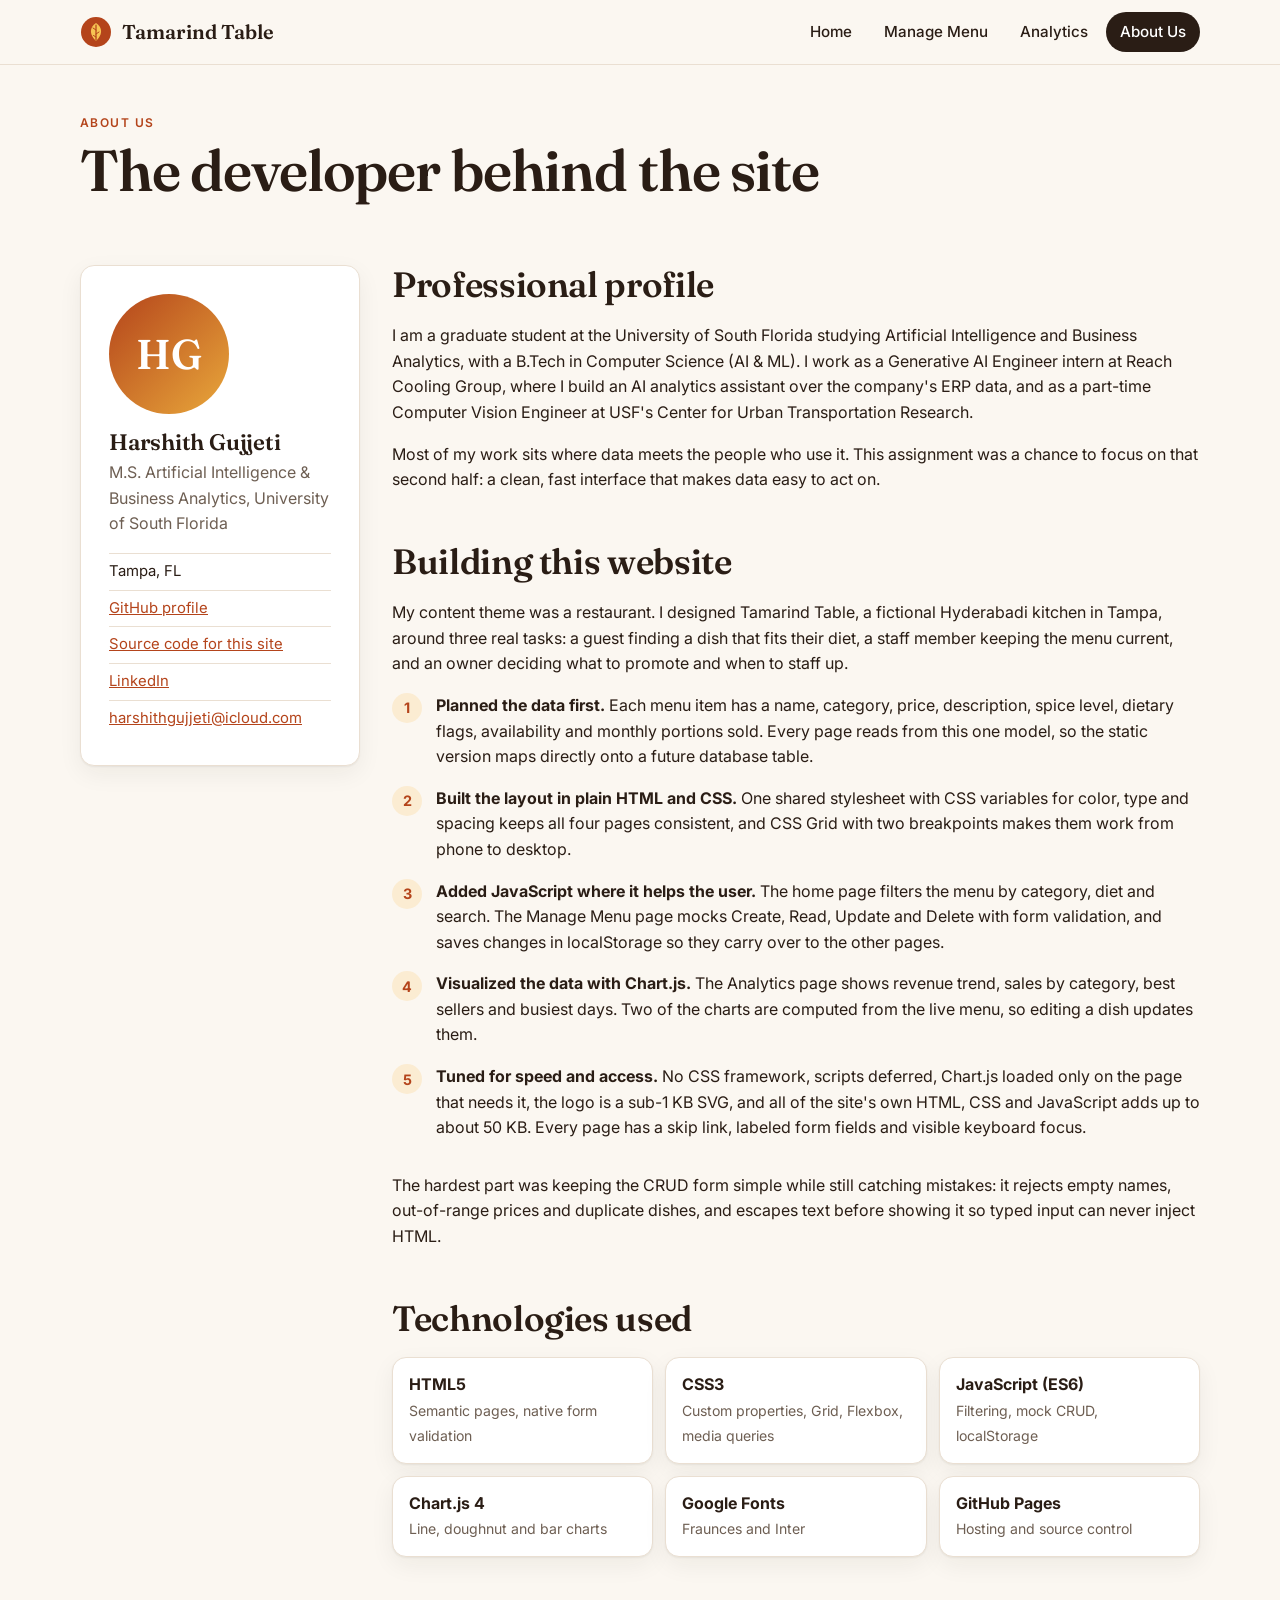
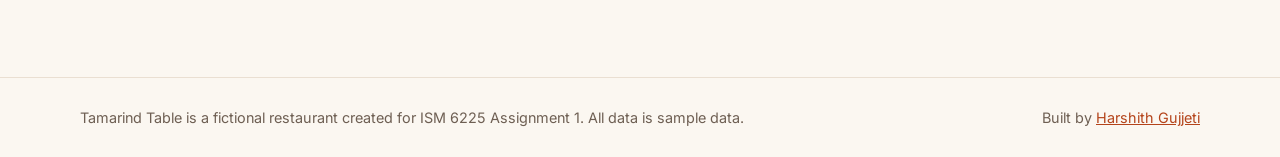
==== aboutus.html @ 523777c0 "feat: add Tamarind Table restaurant site for Assignment 1 Home with filterable menu, mock CRUD menu " ====
<!DOCTYPE html>
<html lang="en">
<head>
  <meta charset="utf-8">
  <meta name="viewport" content="width=device-width, initial-scale=1">
  <title>About Us | Tamarind Table</title>
  <meta name="description" content="About Harshith Gujjeti, the developer of the Tamarind Table site, and how the site was built.">
  <link rel="icon" href="img/logo.svg" type="image/svg+xml">
  <link rel="preconnect" href="https://fonts.googleapis.com">
  <link rel="preconnect" href="https://fonts.gstatic.com" crossorigin>
  <link rel="stylesheet" href="https://fonts.googleapis.com/css2?family=Fraunces:opsz,wght@9..144,600&family=Inter:wght@400;500;600;700&display=swap">
  <link rel="stylesheet" href="css/main.css">
</head>
<body>
  <a class="skip" href="#main">Skip to content</a>
  <header class="site-header">
    <div class="wrap nav">
      <a class="brand" href="index.html"><img src="img/logo.svg" alt="" width="32" height="32">Tamarind Table</a>
      <button class="nav-toggle" type="button" aria-expanded="false" aria-controls="nav-links">Menu</button>
      <nav id="nav-links" aria-label="Main">
        <ul>
          <li><a href="index.html">Home</a></li>
          <li><a href="managemenu.html">Manage Menu</a></li>
          <li><a href="analytics.html">Analytics</a></li>
          <li><a href="aboutus.html" aria-current="page">About Us</a></li>
        </ul>
      </nav>
    </div>
  </header>

  <main id="main">
    <div class="wrap page-head">
      <p class="eyebrow">About Us</p>
      <h1>The developer behind the site</h1>
    </div>

    <section class="section" style="padding-top:24px">
      <div class="wrap profile">
        <aside class="card profile-card">
          <div class="avatar" aria-hidden="true">HG</div>
          <h2 style="font-size:1.4rem;margin-bottom:4px">Harshith Gujjeti</h2>
          <p class="muted" style="margin:0">M.S. Artificial Intelligence &amp; Business Analytics, University of South Florida</p>
          <ul>
            <li>Tampa, FL</li>
            <li><a href="https://github.com/Harshxth" rel="noopener">GitHub profile</a></li>
            <li><a href="https://github.com/Harshxth/tamarind-table" rel="noopener">Source code for this site</a></li>
            <li><a href="https://www.linkedin.com/in/harshithgujjeti" rel="noopener">LinkedIn</a></li>
            <li><a href="mailto:harshithgujjeti@icloud.com">harshithgujjeti@icloud.com</a></li>
          </ul>
        </aside>

        <div class="prose">
          <h2>Professional profile</h2>
          <p>I am a graduate student at the University of South Florida studying Artificial Intelligence and Business Analytics, with a B.Tech in Computer Science (AI &amp; ML). I work as a Generative AI Engineer intern at Reach Cooling Group, where I build an AI analytics assistant over the company's ERP data, and as a part-time Computer Vision Engineer at USF's Center for Urban Transportation Research.</p>
          <p>Most of my work sits where data meets the people who use it. This assignment was a chance to focus on that second half: a clean, fast interface that makes data easy to act on.</p>

          <h2>Building this website</h2>
          <p>My content theme was a restaurant. I designed Tamarind Table, a fictional Hyderabadi kitchen in Tampa, around three real tasks: a guest finding a dish that fits their diet, a staff member keeping the menu current, and an owner deciding what to promote and when to staff up.</p>
          <ol class="steps">
            <li><b>Planned the data first.</b> Each menu item has a name, category, price, description, spice level, dietary flags, availability and monthly portions sold. Every page reads from this one model, so the static version maps directly onto a future database table.</li>
            <li><b>Built the layout in plain HTML and CSS.</b> One shared stylesheet with CSS variables for color, type and spacing keeps all four pages consistent, and CSS Grid with two breakpoints makes them work from phone to desktop.</li>
            <li><b>Added JavaScript where it helps the user.</b> The home page filters the menu by category, diet and search. The Manage Menu page mocks Create, Read, Update and Delete with form validation, and saves changes in localStorage so they carry over to the other pages.</li>
            <li><b>Visualized the data with Chart.js.</b> The Analytics page shows revenue trend, sales by category, best sellers and busiest days. Two of the charts are computed from the live menu, so editing a dish updates them.</li>
            <li><b>Tuned for speed and access.</b> No CSS framework, scripts deferred, Chart.js loaded only on the page that needs it, the logo is a sub-1 KB SVG, and all of the site's own HTML, CSS and JavaScript adds up to about 50 KB. Every page has a skip link, labeled form fields and visible keyboard focus.</li>
          </ol>
          <p>The hardest part was keeping the CRUD form simple while still catching mistakes: it rejects empty names, out-of-range prices and duplicate dishes, and escapes text before showing it so typed input can never inject HTML.</p>

          <h2>Technologies used</h2>
          <ul class="tech">
            <li class="card"><b>HTML5</b><span>Semantic pages, native form validation</span></li>
            <li class="card"><b>CSS3</b><span>Custom properties, Grid, Flexbox, media queries</span></li>
            <li class="card"><b>JavaScript (ES6)</b><span>Filtering, mock CRUD, localStorage</span></li>
            <li class="card"><b>Chart.js 4</b><span>Line, doughnut and bar charts</span></li>
            <li class="card"><b>Google Fonts</b><span>Fraunces and Inter</span></li>
            <li class="card"><b>GitHub Pages</b><span>Hosting and source control</span></li>
          </ul>
        </div>
      </div>
    </section>
  </main>

  <footer class="site-footer">
    <div class="wrap">
      <span>Tamarind Table is a fictional restaurant created for ISM 6225 Assignment 1. All data is sample data.</span>
      <span>Built by <a href="aboutus.html">Harshith Gujjeti</a></span>
    </div>
  </footer>
  <script src="js/main.js" defer></script>
</body>
</html>
---- css/main.css ----
/* Tamarind Table: one shared stylesheet for every page */
:root {
  --bg: #fbf7f1;
  --surface: #ffffff;
  --ink: #2a1d15;
  --muted: #6e5f53;
  --line: #eadfd2;
  --accent: #b4441b;
  --accent-ink: #8f3412;
  --saffron: #e9a83b;
  --leaf: #3f7d4e;
  --radius: 14px;
  --shadow: 0 1px 2px rgba(42, 29, 21, .06), 0 8px 24px rgba(42, 29, 21, .06);
  --serif: "Fraunces", Georgia, serif;
  --sans: "Inter", system-ui, -apple-system, "Segoe UI", sans-serif;
}

* { box-sizing: border-box; }
html { scroll-behavior: smooth; }
body {
  margin: 0;
  background: var(--bg);
  color: var(--ink);
  font: 16px/1.6 var(--sans);
}
img { max-width: 100%; display: block; }
a { color: var(--accent); }
a:hover { color: var(--accent-ink); }
h1, h2, h3 { font-family: var(--serif); line-height: 1.15; margin: 0 0 .5em; font-weight: 600; }
h1 { font-size: clamp(2.2rem, 5vw, 3.6rem); letter-spacing: -.02em; }
h2 { font-size: clamp(1.6rem, 3vw, 2.2rem); letter-spacing: -.01em; }
h3 { font-size: 1.15rem; }
p { margin: 0 0 1em; }
:focus-visible { outline: 3px solid var(--saffron); outline-offset: 2px; border-radius: 4px; }

.wrap { width: min(1120px, 100% - 32px); margin-inline: auto; }
.section { padding: 64px 0; }
.eyebrow { text-transform: uppercase; letter-spacing: .12em; font-size: .75rem; font-weight: 600; color: var(--accent); margin-bottom: .5em; }
.lead { font-size: 1.15rem; color: var(--muted); max-width: 60ch; }
.muted { color: var(--muted); }

.skip { position: absolute; left: -999px; top: 8px; background: var(--ink); color: #fff; padding: 8px 14px; border-radius: 8px; z-index: 100; }
.skip:focus { left: 8px; }

/* Header + nav (same on every page) */
.site-header { position: sticky; top: 0; z-index: 50; background: rgba(251, 247, 241, .92); backdrop-filter: blur(8px); border-bottom: 1px solid var(--line); }
.nav { display: flex; align-items: center; justify-content: space-between; min-height: 64px; gap: 16px; }
.brand { display: flex; align-items: center; gap: 10px; text-decoration: none; color: var(--ink); font-family: var(--serif); font-size: 1.25rem; font-weight: 600; }
.nav ul { list-style: none; display: flex; gap: 4px; margin: 0; padding: 0; }
.nav ul a { display: block; padding: 8px 14px; border-radius: 999px; color: var(--ink); text-decoration: none; font-weight: 500; font-size: .95rem; }
.nav ul a:hover { background: #f3e9dc; }
.nav ul a[aria-current="page"] { background: var(--ink); color: #fff; }
.nav-toggle { display: none; background: none; border: 1px solid var(--line); border-radius: 8px; padding: 8px 12px; font: inherit; color: var(--ink); cursor: pointer; }

@media (max-width: 760px) {
  .nav-toggle { display: block; }
  .nav nav { display: none; position: absolute; left: 0; right: 0; top: 64px; background: var(--bg); border-bottom: 1px solid var(--line); padding: 8px 16px 16px; }
  .nav-open .nav nav { display: block; }
  .nav ul { flex-direction: column; }
}

/* Buttons + form controls */
.btn { display: inline-flex; align-items: center; justify-content: center; gap: 8px; padding: 11px 20px; border-radius: 999px; border: 1px solid transparent; font: 600 .95rem var(--sans); cursor: pointer; text-decoration: none; transition: background .15s, transform .15s; }
.btn:active { transform: translateY(1px); }
.btn-primary { background: var(--accent); color: #fff; }
.btn-primary:hover { background: var(--accent-ink); color: #fff; }
.btn-ghost { background: transparent; border-color: var(--line); color: var(--ink); }
.btn-ghost:hover { background: #f3e9dc; color: var(--ink); }
.btn-sm { padding: 6px 12px; font-size: .85rem; }
.btn-danger { background: transparent; border-color: #f0c9bb; color: #a32d0f; }
.btn-danger:hover { background: #fbe9e2; color: #a32d0f; }

label { font-weight: 600; font-size: .9rem; display: block; margin-bottom: 6px; }
input[type="text"], input[type="number"], input[type="search"], select, textarea {
  width: 100%; padding: 10px 12px; border: 1px solid var(--line); border-radius: 10px; background: #fff; font: inherit; color: var(--ink);
}
input:focus, select:focus, textarea:focus { outline: 2px solid var(--saffron); border-color: var(--saffron); }
textarea { resize: vertical; min-height: 80px; }

.card { background: var(--surface); border: 1px solid var(--line); border-radius: var(--radius); box-shadow: var(--shadow); }

/* Home: hero */
.hero { padding: 72px 0 56px; background:
  radial-gradient(600px 300px at 85% 10%, rgba(233, 168, 59, .28), transparent 70%),
  radial-gradient(500px 300px at 0% 100%, rgba(180, 68, 27, .12), transparent 70%); }
.hero-grid { display: grid; grid-template-columns: 1.2fr .8fr; gap: 48px; align-items: center; }
.hero .actions { display: flex; gap: 12px; flex-wrap: wrap; margin-top: 28px; }
.hero-card { padding: 28px; }
.hero-card h2 { font-size: 1.25rem; }
.hours { width: 100%; border-collapse: collapse; font-size: .95rem; }
.hours td { padding: 7px 0; border-bottom: 1px dashed var(--line); }
.hours td:last-child { text-align: right; color: var(--muted); }
.hours tr.today td { color: var(--accent); font-weight: 600; }

.stats { display: grid; grid-template-columns: repeat(4, 1fr); gap: 16px; }
.stat { padding: 20px; }
.stat b { display: block; font: 600 1.8rem var(--serif); color: var(--accent); }
.stat span { color: var(--muted); font-size: .9rem; }

.features { display: grid; grid-template-columns: repeat(3, 1fr); gap: 20px; }
.feature { padding: 24px; }
.feature .icon { width: 40px; height: 40px; border-radius: 10px; display: grid; place-items: center; background: #fbecd2; color: var(--accent); font-weight: 700; margin-bottom: 14px; }

/* Home: menu explorer */
.toolbar { display: flex; flex-wrap: wrap; gap: 12px; align-items: end; margin: 24px 0; }
.toolbar .grow { flex: 1 1 220px; }
.chips { display: flex; flex-wrap: wrap; gap: 8px; }
.chip { border: 1px solid var(--line); background: #fff; border-radius: 999px; padding: 7px 14px; font: 500 .9rem var(--sans); cursor: pointer; color: var(--ink); }
.chip[aria-pressed="true"] { background: var(--ink); border-color: var(--ink); color: #fff; }
.menu-grid { display: grid; grid-template-columns: repeat(auto-fill, minmax(260px, 1fr)); gap: 18px; }
.dish { padding: 20px; display: flex; flex-direction: column; gap: 8px; border-top: 4px solid var(--cat, var(--accent)); }
.dish-head { display: flex; justify-content: space-between; gap: 12px; align-items: baseline; }
.dish h3 { margin: 0; }
.price { font-weight: 700; color: var(--accent); white-space: nowrap; }
.dish p { margin: 0; color: var(--muted); font-size: .93rem; flex: 1; }
.tags { display: flex; flex-wrap: wrap; gap: 6px; }
.tag { font-size: .75rem; font-weight: 600; padding: 3px 9px; border-radius: 999px; background: #f3e9dc; color: var(--ink); }
.tag.veg { background: #e3f1e6; color: #2c6b3c; }
.tag.vegan { background: #d9efe0; color: #1f5a30; }
.tag.gf { background: #fdf0d5; color: #8a5a00; }
.tag.spice { background: #fbe4da; color: #a32d0f; }
.empty { padding: 32px; text-align: center; color: var(--muted); grid-column: 1 / -1; }

/* Manage page (CRUD) */
.crud { display: grid; grid-template-columns: 360px 1fr; gap: 24px; align-items: start; }
.panel { padding: 24px; }
.form-row { margin-bottom: 14px; }
.form-2 { display: grid; grid-template-columns: 1fr 1fr; gap: 12px; }
.checks { display: flex; flex-wrap: wrap; gap: 14px; }
.checks label { font-weight: 500; display: flex; align-items: center; gap: 6px; margin: 0; }
.form-actions { display: flex; gap: 10px; flex-wrap: wrap; margin-top: 18px; }
.table-wrap { overflow-x: auto; }
table.data { width: 100%; border-collapse: collapse; font-size: .93rem; }
.data th, .data td { padding: 12px 10px; text-align: left; border-bottom: 1px solid var(--line); vertical-align: middle; }
.data th { font-size: .78rem; text-transform: uppercase; letter-spacing: .06em; color: var(--muted); }
.data td.num, .data th.num { text-align: right; }
.data tr.editing td { background: #fff7e8; }
.row-actions { display: flex; gap: 6px; justify-content: flex-end; }
.status-dot { display: inline-block; width: 8px; height: 8px; border-radius: 50%; margin-right: 6px; background: var(--leaf); }
.status-dot.off { background: #c9b8a8; }
.toast { min-height: 1.6em; margin: 0 0 12px; font-weight: 600; color: var(--leaf); }
.toast.error { color: #a32d0f; }

/* Analytics */
.kpis { display: grid; grid-template-columns: repeat(4, 1fr); gap: 16px; margin-bottom: 24px; }
.charts { display: grid; grid-template-columns: repeat(2, 1fr); gap: 20px; }
.chart-card { padding: 22px; }
.chart-card h3 { margin-bottom: 2px; }
.chart-card .muted { font-size: .88rem; margin-bottom: 14px; }
.chart-box { position: relative; height: 280px; }
.note { font-size: .88rem; color: var(--muted); margin-top: 20px; }

/* About */
.profile { display: grid; grid-template-columns: 280px 1fr; gap: 32px; align-items: start; }
.avatar { width: 120px; height: 120px; border-radius: 50%; display: grid; place-items: center; background: linear-gradient(135deg, var(--accent), var(--saffron)); color: #fff; font: 600 2.6rem var(--serif); margin-bottom: 16px; }
.profile-card { padding: 28px; position: sticky; top: 88px; }
.profile-card ul { list-style: none; padding: 0; margin: 16px 0 0; }
.profile-card li { padding: 6px 0; border-top: 1px solid var(--line); font-size: .93rem; }
.prose h2 { margin-top: 1.4em; }
.prose h2:first-child { margin-top: 0; }
.steps { counter-reset: s; list-style: none; padding: 0; }
.steps li { counter-increment: s; position: relative; padding: 0 0 16px 44px; }
.steps li::before { content: counter(s); position: absolute; left: 0; top: 0; width: 30px; height: 30px; border-radius: 50%; background: #fbecd2; color: var(--accent); font-weight: 700; display: grid; place-items: center; font-size: .9rem; }
.tech { display: grid; grid-template-columns: repeat(auto-fill, minmax(200px, 1fr)); gap: 12px; padding: 0; list-style: none; }
.tech li { padding: 14px 16px; }
.tech b { display: block; }
.tech span { font-size: .88rem; color: var(--muted); }

/* Page header (non-home pages) */
.page-head { padding: 48px 0 8px; }

/* Footer */
.site-footer { border-top: 1px solid var(--line); padding: 28px 0; margin-top: 40px; font-size: .9rem; color: var(--muted); }
.site-footer .wrap { display: flex; justify-content: space-between; gap: 16px; flex-wrap: wrap; }

@media (max-width: 900px) {
  /* minmax(0, 1fr) lets the wide table scroll inside its card instead of stretching the page */
  .hero-grid, .crud, .profile, .charts { grid-template-columns: minmax(0, 1fr); }
  .stats, .kpis { grid-template-columns: repeat(2, 1fr); }
  .features { grid-template-columns: 1fr; }
  .profile-card { position: static; }
}
@media (max-width: 420px) {
  .form-2 { grid-template-columns: 1fr; }
}
@media (prefers-reduced-motion: reduce) {
  html { scroll-behavior: auto; }
  .btn { transition: none; }
}
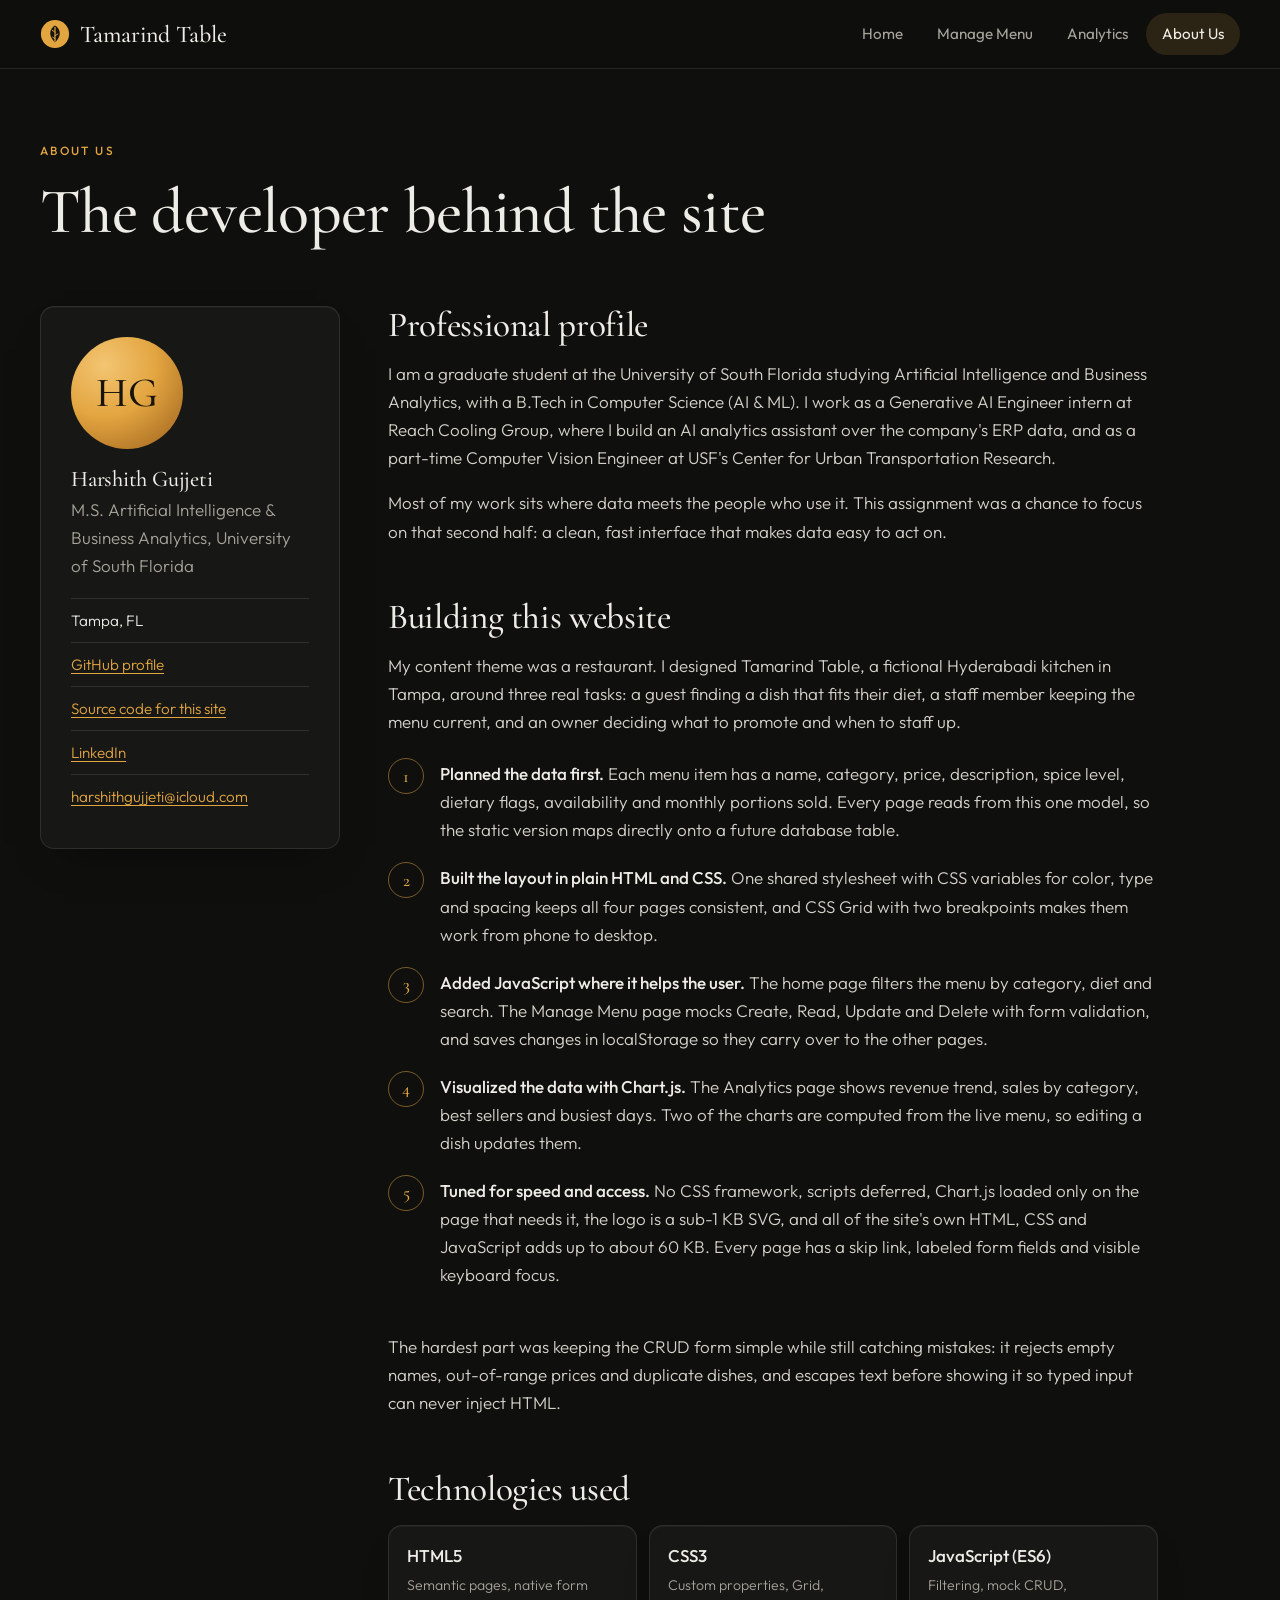
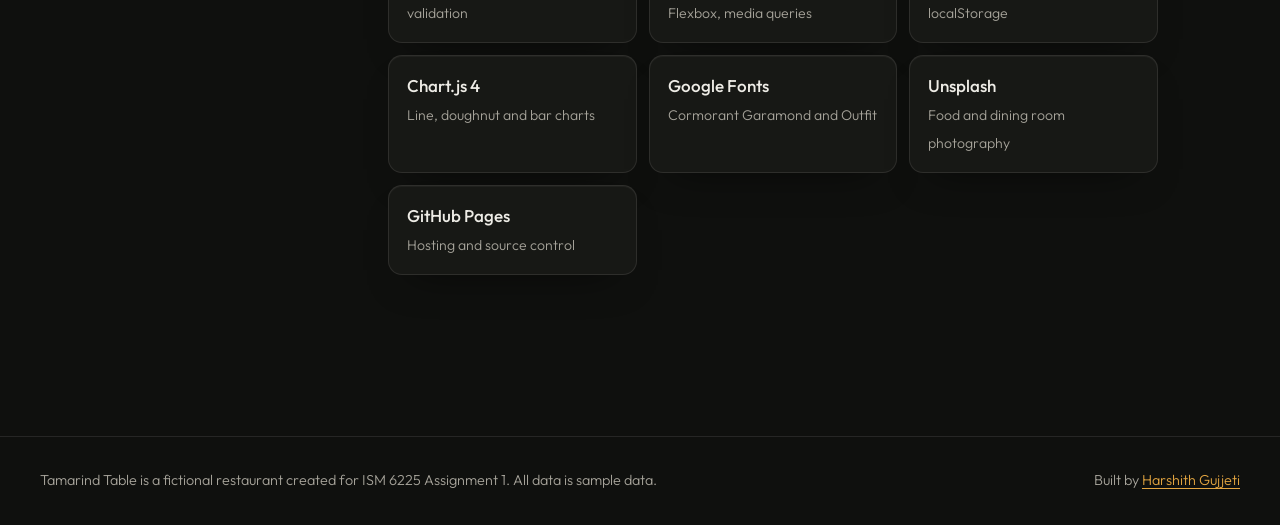
==== commit c986e319: "style: redesign site with dark dining theme and food photography Dark theme with a single saffron ac" ====
--- a/aboutus.html
+++ b/aboutus.html
@@ -8,14 +8,16 @@
   <link rel="icon" href="img/logo.svg" type="image/svg+xml">
   <link rel="preconnect" href="https://fonts.googleapis.com">
   <link rel="preconnect" href="https://fonts.gstatic.com" crossorigin>
-  <link rel="stylesheet" href="https://fonts.googleapis.com/css2?family=Fraunces:opsz,wght@9..144,600&family=Inter:wght@400;500;600;700&display=swap">
+  <link rel="stylesheet" href="https://fonts.googleapis.com/css2?family=Cormorant+Garamond:ital,wght@0,500;1,500&family=Outfit:wght@300;400;500&display=swap">
   <link rel="stylesheet" href="css/main.css">
+  <meta name="theme-color" content="#0f100e">
+  <script>document.documentElement.classList.add('js')</script>
 </head>
 <body>
   <a class="skip" href="#main">Skip to content</a>
   <header class="site-header">
     <div class="wrap nav">
-      <a class="brand" href="index.html"><img src="img/logo.svg" alt="" width="32" height="32">Tamarind Table</a>
+      <a class="brand" href="index.html"><img src="img/logo.svg" alt="" width="30" height="30">Tamarind Table</a>
       <button class="nav-toggle" type="button" aria-expanded="false" aria-controls="nav-links">Menu</button>
       <nav id="nav-links" aria-label="Main">
         <ul>
@@ -61,7 +63,7 @@
             <li><b>Built the layout in plain HTML and CSS.</b> One shared stylesheet with CSS variables for color, type and spacing keeps all four pages consistent, and CSS Grid with two breakpoints makes them work from phone to desktop.</li>
             <li><b>Added JavaScript where it helps the user.</b> The home page filters the menu by category, diet and search. The Manage Menu page mocks Create, Read, Update and Delete with form validation, and saves changes in localStorage so they carry over to the other pages.</li>
             <li><b>Visualized the data with Chart.js.</b> The Analytics page shows revenue trend, sales by category, best sellers and busiest days. Two of the charts are computed from the live menu, so editing a dish updates them.</li>
-            <li><b>Tuned for speed and access.</b> No CSS framework, scripts deferred, Chart.js loaded only on the page that needs it, the logo is a sub-1 KB SVG, and all of the site's own HTML, CSS and JavaScript adds up to about 50 KB. Every page has a skip link, labeled form fields and visible keyboard focus.</li>
+            <li><b>Tuned for speed and access.</b> No CSS framework, scripts deferred, Chart.js loaded only on the page that needs it, the logo is a sub-1 KB SVG, and all of the site's own HTML, CSS and JavaScript adds up to about 60 KB. Every page has a skip link, labeled form fields and visible keyboard focus.</li>
           </ol>
           <p>The hardest part was keeping the CRUD form simple while still catching mistakes: it rejects empty names, out-of-range prices and duplicate dishes, and escapes text before showing it so typed input can never inject HTML.</p>
 
@@ -71,7 +73,8 @@
             <li class="card"><b>CSS3</b><span>Custom properties, Grid, Flexbox, media queries</span></li>
             <li class="card"><b>JavaScript (ES6)</b><span>Filtering, mock CRUD, localStorage</span></li>
             <li class="card"><b>Chart.js 4</b><span>Line, doughnut and bar charts</span></li>
-            <li class="card"><b>Google Fonts</b><span>Fraunces and Inter</span></li>
+            <li class="card"><b>Google Fonts</b><span>Cormorant Garamond and Outfit</span></li>
+            <li class="card"><b>Unsplash</b><span>Food and dining room photography</span></li>
             <li class="card"><b>GitHub Pages</b><span>Hosting and source control</span></li>
           </ul>
         </div>
--- a/css/main.css
+++ b/css/main.css
@@ -1,189 +1,268 @@
-/* Tamarind Table: one shared stylesheet for every page */
+/* Tamarind Table: one shared stylesheet for every page.
+   Dark-only by design (evening dining room). One accent: saffron.
+   Radius rule: buttons and chips are pills, cards and images 14px, inputs 10px. */
 :root {
-  --bg: #fbf7f1;
-  --surface: #ffffff;
-  --ink: #2a1d15;
-  --muted: #6e5f53;
-  --line: #eadfd2;
-  --accent: #b4441b;
-  --accent-ink: #8f3412;
-  --saffron: #e9a83b;
-  --leaf: #3f7d4e;
+  --bg: #0f100e;
+  --surface: #171815;
+  --surface-2: #1e1f1b;
+  --ink: #eeece6;
+  --muted: #a6a39a;
+  --line: rgba(238, 236, 230, .1);
+  --accent: #e3a540;
+  --accent-hover: #f0b95c;
+  --on-accent: #17130a;
+  --danger: #ef8a6f;
+  --ok: #9cc58a;
   --radius: 14px;
-  --shadow: 0 1px 2px rgba(42, 29, 21, .06), 0 8px 24px rgba(42, 29, 21, .06);
-  --serif: "Fraunces", Georgia, serif;
-  --sans: "Inter", system-ui, -apple-system, "Segoe UI", sans-serif;
+  --shadow: 0 1px 0 rgba(255, 255, 255, .04) inset, 0 20px 40px -24px rgba(0, 0, 0, .6);
+  --serif: "Cormorant Garamond", "Times New Roman", serif;
+  --sans: "Outfit", system-ui, -apple-system, "Segoe UI", sans-serif;
+  --ease: cubic-bezier(.16, 1, .3, 1);
+  color-scheme: dark;
 }
 
 * { box-sizing: border-box; }
-html { scroll-behavior: smooth; }
+html { scroll-behavior: smooth; scroll-padding-top: 80px; }
 body {
   margin: 0;
   background: var(--bg);
   color: var(--ink);
-  font: 16px/1.6 var(--sans);
+  font: 300 17px/1.65 var(--sans);
+  -webkit-font-smoothing: antialiased;
 }
 img { max-width: 100%; display: block; }
-a { color: var(--accent); }
-a:hover { color: var(--accent-ink); }
-h1, h2, h3 { font-family: var(--serif); line-height: 1.15; margin: 0 0 .5em; font-weight: 600; }
-h1 { font-size: clamp(2.2rem, 5vw, 3.6rem); letter-spacing: -.02em; }
-h2 { font-size: clamp(1.6rem, 3vw, 2.2rem); letter-spacing: -.01em; }
-h3 { font-size: 1.15rem; }
+a { color: var(--accent); text-underline-offset: 3px; }
+a:hover { color: var(--accent-hover); }
+b, strong { font-weight: 500; }
+h1, h2, h3 { font-family: var(--serif); font-weight: 500; line-height: 1.08; margin: 0 0 .45em; letter-spacing: -.01em; }
+h1 { font-size: clamp(2.6rem, 6vw, 4.6rem); }
+h2 { font-size: clamp(2rem, 4vw, 3.1rem); }
+h3 { font-size: 1.45rem; }
+/* Cormorant defaults to old-style figures; prices and stats read better as lining numbers */
+.price, .facts b, .stat b, .steps li::before { font-variant-numeric: lining-nums; }
+h1 em, h2 em { font-style: italic; color: var(--accent); padding-bottom: .05em; }
 p { margin: 0 0 1em; }
-:focus-visible { outline: 3px solid var(--saffron); outline-offset: 2px; border-radius: 4px; }
-
-.wrap { width: min(1120px, 100% - 32px); margin-inline: auto; }
-.section { padding: 64px 0; }
-.eyebrow { text-transform: uppercase; letter-spacing: .12em; font-size: .75rem; font-weight: 600; color: var(--accent); margin-bottom: .5em; }
-.lead { font-size: 1.15rem; color: var(--muted); max-width: 60ch; }
+:focus-visible { outline: 2px solid var(--accent); outline-offset: 3px; border-radius: 6px; }
+
+.wrap { width: min(1200px, 100% - 32px); margin-inline: auto; }
+.section { padding: 96px 0; }
+.eyebrow { text-transform: uppercase; letter-spacing: .2em; font-size: .74rem; font-weight: 500; color: var(--accent); margin-bottom: 1rem; }
+.lead { font-size: 1.15rem; color: var(--muted); max-width: 58ch; }
 .muted { color: var(--muted); }
 
-.skip { position: absolute; left: -999px; top: 8px; background: var(--ink); color: #fff; padding: 8px 14px; border-radius: 8px; z-index: 100; }
+.skip { position: absolute; left: -999px; top: 8px; background: var(--accent); color: var(--on-accent); padding: 8px 14px; border-radius: 999px; z-index: 100; }
 .skip:focus { left: 8px; }
 
 /* Header + nav (same on every page) */
-.site-header { position: sticky; top: 0; z-index: 50; background: rgba(251, 247, 241, .92); backdrop-filter: blur(8px); border-bottom: 1px solid var(--line); }
-.nav { display: flex; align-items: center; justify-content: space-between; min-height: 64px; gap: 16px; }
-.brand { display: flex; align-items: center; gap: 10px; text-decoration: none; color: var(--ink); font-family: var(--serif); font-size: 1.25rem; font-weight: 600; }
-.nav ul { list-style: none; display: flex; gap: 4px; margin: 0; padding: 0; }
-.nav ul a { display: block; padding: 8px 14px; border-radius: 999px; color: var(--ink); text-decoration: none; font-weight: 500; font-size: .95rem; }
-.nav ul a:hover { background: #f3e9dc; }
-.nav ul a[aria-current="page"] { background: var(--ink); color: #fff; }
-.nav-toggle { display: none; background: none; border: 1px solid var(--line); border-radius: 8px; padding: 8px 12px; font: inherit; color: var(--ink); cursor: pointer; }
+.site-header { position: sticky; top: 0; z-index: 50; background: rgba(15, 16, 14, .78); backdrop-filter: blur(14px) saturate(140%); -webkit-backdrop-filter: blur(14px) saturate(140%); border-bottom: 1px solid var(--line); }
+.nav { display: flex; align-items: center; justify-content: space-between; height: 68px; gap: 16px; }
+.brand { display: flex; align-items: center; gap: 10px; text-decoration: none; color: var(--ink); font: 500 1.5rem var(--serif); }
+.brand:hover { color: var(--ink); }
+.nav ul { list-style: none; display: flex; gap: 2px; margin: 0; padding: 0; }
+.nav ul a { display: block; padding: 8px 16px; border-radius: 999px; color: var(--muted); text-decoration: none; font-weight: 400; font-size: .95rem; transition: color .2s, background .2s; }
+.nav ul a:hover { color: var(--ink); background: rgba(255, 255, 255, .05); }
+.nav ul a[aria-current="page"] { color: var(--ink); background: rgba(227, 165, 64, .14); }
+.nav-toggle { display: none; background: none; border: 1px solid var(--line); border-radius: 999px; padding: 7px 16px; font: 400 .95rem var(--sans); color: var(--ink); cursor: pointer; }
 
 @media (max-width: 760px) {
   .nav-toggle { display: block; }
-  .nav nav { display: none; position: absolute; left: 0; right: 0; top: 64px; background: var(--bg); border-bottom: 1px solid var(--line); padding: 8px 16px 16px; }
+  .nav nav { display: none; position: absolute; left: 0; right: 0; top: 68px; background: var(--bg); border-bottom: 1px solid var(--line); padding: 8px 16px 16px; }
   .nav-open .nav nav { display: block; }
   .nav ul { flex-direction: column; }
+  .nav ul a { padding: 12px 16px; }
 }
 
 /* Buttons + form controls */
-.btn { display: inline-flex; align-items: center; justify-content: center; gap: 8px; padding: 11px 20px; border-radius: 999px; border: 1px solid transparent; font: 600 .95rem var(--sans); cursor: pointer; text-decoration: none; transition: background .15s, transform .15s; }
-.btn:active { transform: translateY(1px); }
-.btn-primary { background: var(--accent); color: #fff; }
-.btn-primary:hover { background: var(--accent-ink); color: #fff; }
-.btn-ghost { background: transparent; border-color: var(--line); color: var(--ink); }
-.btn-ghost:hover { background: #f3e9dc; color: var(--ink); }
-.btn-sm { padding: 6px 12px; font-size: .85rem; }
-.btn-danger { background: transparent; border-color: #f0c9bb; color: #a32d0f; }
-.btn-danger:hover { background: #fbe9e2; color: #a32d0f; }
-
-label { font-weight: 600; font-size: .9rem; display: block; margin-bottom: 6px; }
+.btn { display: inline-flex; align-items: center; justify-content: center; gap: 8px; padding: 13px 26px; border-radius: 999px; border: 1px solid transparent; font: 500 .95rem var(--sans); cursor: pointer; text-decoration: none; white-space: nowrap; transition: background .25s var(--ease), color .25s, border-color .25s, transform .25s var(--ease); }
+.btn:active { transform: scale(.98); }
+.btn-primary { background: var(--accent); color: var(--on-accent); }
+.btn-primary:hover { background: var(--accent-hover); color: var(--on-accent); }
+.btn-ghost { background: rgba(15, 16, 14, .3); border-color: rgba(238, 236, 230, .28); color: var(--ink); }
+.btn-ghost:hover { border-color: var(--ink); color: var(--ink); }
+.btn-sm { padding: 7px 14px; font-size: .85rem; }
+.btn-danger { background: transparent; border-color: rgba(239, 138, 111, .35); color: var(--danger); }
+.btn-danger:hover { background: rgba(239, 138, 111, .1); color: var(--danger); }
+
+label { font-weight: 500; font-size: .88rem; display: block; margin-bottom: 7px; color: var(--ink); }
 input[type="text"], input[type="number"], input[type="search"], select, textarea {
-  width: 100%; padding: 10px 12px; border: 1px solid var(--line); border-radius: 10px; background: #fff; font: inherit; color: var(--ink);
-}
-input:focus, select:focus, textarea:focus { outline: 2px solid var(--saffron); border-color: var(--saffron); }
-textarea { resize: vertical; min-height: 80px; }
+  width: 100%; padding: 11px 14px; border: 1px solid rgba(238, 236, 230, .16); border-radius: 10px; background: var(--surface-2); font: 300 1rem var(--sans); color: var(--ink);
+}
+input::placeholder, textarea::placeholder { color: #8a877f; }
+input:focus, select:focus, textarea:focus { outline: none; border-color: var(--accent); box-shadow: 0 0 0 3px rgba(227, 165, 64, .2); }
+input[type="checkbox"] { accent-color: var(--accent); width: 16px; height: 16px; }
+textarea { resize: vertical; min-height: 84px; }
 
 .card { background: var(--surface); border: 1px solid var(--line); border-radius: var(--radius); box-shadow: var(--shadow); }
 
+/* Scroll reveal (main.js adds .in when visible) */
+@media (prefers-reduced-motion: no-preference) {
+  .js .reveal { opacity: 0; transform: translateY(28px); transition: opacity .9s var(--ease), transform .9s var(--ease); }
+  .js .reveal.in { opacity: 1; transform: none; }
+}
+
 /* Home: hero */
-.hero { padding: 72px 0 56px; background:
-  radial-gradient(600px 300px at 85% 10%, rgba(233, 168, 59, .28), transparent 70%),
-  radial-gradient(500px 300px at 0% 100%, rgba(180, 68, 27, .12), transparent 70%); }
-.hero-grid { display: grid; grid-template-columns: 1.2fr .8fr; gap: 48px; align-items: center; }
-.hero .actions { display: flex; gap: 12px; flex-wrap: wrap; margin-top: 28px; }
-.hero-card { padding: 28px; }
-.hero-card h2 { font-size: 1.25rem; }
-.hours { width: 100%; border-collapse: collapse; font-size: .95rem; }
-.hours td { padding: 7px 0; border-bottom: 1px dashed var(--line); }
+.hero { position: relative; min-height: min(88dvh, 860px); display: flex; align-items: flex-end; padding: 96px 0 88px; overflow: hidden; isolation: isolate; }
+.hero-media { position: absolute; inset: 0; z-index: -2; }
+.hero-media img { width: 100%; height: 100%; object-fit: cover; }
+.hero::after { content: ""; position: absolute; inset: 0; z-index: -1; background:
+  linear-gradient(90deg, rgba(15, 16, 14, .92) 0%, rgba(15, 16, 14, .6) 45%, rgba(15, 16, 14, .1) 100%),
+  linear-gradient(0deg, var(--bg) 0%, transparent 35%); }
+.hero-copy { max-width: 640px; }
+.hero h1 { font-size: clamp(2.8rem, 6.4vw, 5.2rem); line-height: 1.02; }
+.hero .lead { color: #cfccc4; font-size: 1.2rem; max-width: 46ch; }
+.hero .actions { display: flex; gap: 12px; flex-wrap: wrap; margin-top: 32px; }
+@media (prefers-reduced-motion: no-preference) {
+  .hero-media img { animation: settle 2.4s var(--ease) both; }
+  .hero-copy > * { animation: rise 1s var(--ease) both; }
+  .hero-copy > :nth-child(2) { animation-delay: .1s; }
+  .hero-copy > :nth-child(3) { animation-delay: .2s; }
+  .hero-copy > :nth-child(4) { animation-delay: .3s; }
+}
+@keyframes settle { from { transform: scale(1.08); } to { transform: none; } }
+@keyframes rise { from { opacity: 0; transform: translateY(24px); } to { opacity: 1; transform: none; } }
+
+/* Home: story split with facts */
+.story { display: grid; grid-template-columns: 1.05fr 1fr; gap: clamp(32px, 6vw, 96px); align-items: center; }
+.story-media { border-radius: var(--radius); overflow: hidden; aspect-ratio: 4 / 5; }
+.story-media img { width: 100%; height: 100%; object-fit: cover; }
+.facts { display: grid; grid-template-columns: repeat(3, 1fr); gap: 24px; margin-top: 40px; padding-top: 28px; border-top: 1px solid var(--line); }
+.facts b { display: block; font: 500 2.6rem/1 var(--serif); color: var(--accent); margin-bottom: 8px; }
+.facts span { color: var(--muted); font-size: .92rem; line-height: 1.45; display: block; }
+
+/* Home: signature dishes bento (3 items, 3 cells) */
+.bento { display: grid; grid-template-columns: 1.4fr 1fr; grid-template-rows: auto auto; gap: 20px; margin-top: 40px; }
+.bento figure { margin: 0; }
+.bento .big { grid-row: span 2; }
+.bento .shot { border-radius: var(--radius); overflow: hidden; aspect-ratio: 16 / 10; background: var(--surface); }
+.bento .big .shot { aspect-ratio: auto; height: calc(100% - 64px); min-height: 420px; }
+.bento img { width: 100%; height: 100%; object-fit: cover; transition: transform 1.2s var(--ease); }
+.bento figure:hover img { transform: scale(1.04); }
+.bento figcaption { display: flex; justify-content: space-between; align-items: baseline; gap: 16px; padding-top: 14px; }
+.bento figcaption h3 { margin: 0; font-size: 1.6rem; }
+.bento figcaption p { margin: 2px 0 0; color: var(--muted); font-size: .92rem; }
+.bento .price { font: 500 1.4rem var(--serif); color: var(--accent); white-space: nowrap; }
+
+/* Home: menu (list style, grouped by category) */
+.toolbar { display: flex; flex-wrap: wrap; gap: 16px; align-items: end; margin: 32px 0 20px; }
+.toolbar .grow { flex: 1 1 240px; }
+.chips { display: flex; flex-wrap: wrap; gap: 8px; }
+.chip { border: 1px solid rgba(238, 236, 230, .18); background: transparent; border-radius: 999px; padding: 8px 18px; font: 400 .92rem var(--sans); cursor: pointer; color: var(--muted); transition: all .2s; }
+.chip:hover { color: var(--ink); border-color: rgba(238, 236, 230, .4); }
+.chip[aria-pressed="true"] { background: var(--accent); border-color: var(--accent); color: var(--on-accent); font-weight: 500; }
+.menu-group { margin-top: 48px; }
+.menu-group > h3 { font-size: 2rem; margin-bottom: 8px; padding-bottom: 14px; border-bottom: 1px solid var(--line); }
+.menu-list { display: grid; grid-template-columns: 1fr 1fr; column-gap: 64px; }
+.menu-item { padding: 22px 0; }
+.mi-head { display: flex; align-items: baseline; gap: 12px; }
+.mi-head h4 { margin: 0; font: 500 1.08rem var(--sans); letter-spacing: .01em; }
+.mi-head .leader { flex: 1; border-bottom: 1px dotted rgba(238, 236, 230, .25); transform: translateY(-4px); }
+.mi-head .price { font: 500 1.25rem var(--serif); color: var(--accent); }
+.menu-item p { margin: 6px 0 10px; color: var(--muted); font-size: .95rem; max-width: 52ch; }
+.tags { display: flex; flex-wrap: wrap; gap: 6px; }
+.tag { font-size: .74rem; font-weight: 400; padding: 2px 10px; border-radius: 999px; border: 1px solid rgba(238, 236, 230, .16); color: var(--muted); }
+.tag.veg, .tag.vegan { border-color: rgba(156, 197, 138, .4); color: var(--ok); }
+.tag.gf { border-color: rgba(227, 165, 64, .4); color: var(--accent); }
+.tag.spice { border-color: rgba(239, 138, 111, .4); color: var(--danger); }
+.empty { padding: 48px 0; text-align: center; color: var(--muted); }
+
+/* Home: visit */
+.visit { display: grid; grid-template-columns: 1fr 1.1fr; gap: clamp(32px, 6vw, 96px); align-items: stretch; }
+.visit-media { border-radius: var(--radius); overflow: hidden; min-height: 420px; }
+.visit-media img { width: 100%; height: 100%; object-fit: cover; }
+.hours { width: 100%; border-collapse: collapse; margin: 24px 0 28px; }
+.hours td { padding: 11px 0; border-bottom: 1px solid var(--line); }
 .hours td:last-child { text-align: right; color: var(--muted); }
-.hours tr.today td { color: var(--accent); font-weight: 600; }
-
-.stats { display: grid; grid-template-columns: repeat(4, 1fr); gap: 16px; }
-.stat { padding: 20px; }
-.stat b { display: block; font: 600 1.8rem var(--serif); color: var(--accent); }
+.hours tr.today td { color: var(--accent); }
+.hours tr.today td:last-child { color: var(--accent); }
+.address { font-style: normal; color: var(--muted); }
+.address b { display: block; color: var(--ink); font-weight: 500; }
+
+/* Page header (non-home pages) */
+.page-head { padding: 72px 0 8px; }
+.page-head h1 { font-size: clamp(2.6rem, 5.5vw, 4rem); }
+
+/* Stats (analytics KPIs) */
+.stat { padding: 22px 24px; }
+.stat b { display: block; font: 500 2.3rem/1.1 var(--serif); color: var(--accent); margin-bottom: 4px; }
 .stat span { color: var(--muted); font-size: .9rem; }
 
-.features { display: grid; grid-template-columns: repeat(3, 1fr); gap: 20px; }
-.feature { padding: 24px; }
-.feature .icon { width: 40px; height: 40px; border-radius: 10px; display: grid; place-items: center; background: #fbecd2; color: var(--accent); font-weight: 700; margin-bottom: 14px; }
-
-/* Home: menu explorer */
-.toolbar { display: flex; flex-wrap: wrap; gap: 12px; align-items: end; margin: 24px 0; }
-.toolbar .grow { flex: 1 1 220px; }
-.chips { display: flex; flex-wrap: wrap; gap: 8px; }
-.chip { border: 1px solid var(--line); background: #fff; border-radius: 999px; padding: 7px 14px; font: 500 .9rem var(--sans); cursor: pointer; color: var(--ink); }
-.chip[aria-pressed="true"] { background: var(--ink); border-color: var(--ink); color: #fff; }
-.menu-grid { display: grid; grid-template-columns: repeat(auto-fill, minmax(260px, 1fr)); gap: 18px; }
-.dish { padding: 20px; display: flex; flex-direction: column; gap: 8px; border-top: 4px solid var(--cat, var(--accent)); }
-.dish-head { display: flex; justify-content: space-between; gap: 12px; align-items: baseline; }
-.dish h3 { margin: 0; }
-.price { font-weight: 700; color: var(--accent); white-space: nowrap; }
-.dish p { margin: 0; color: var(--muted); font-size: .93rem; flex: 1; }
-.tags { display: flex; flex-wrap: wrap; gap: 6px; }
-.tag { font-size: .75rem; font-weight: 600; padding: 3px 9px; border-radius: 999px; background: #f3e9dc; color: var(--ink); }
-.tag.veg { background: #e3f1e6; color: #2c6b3c; }
-.tag.vegan { background: #d9efe0; color: #1f5a30; }
-.tag.gf { background: #fdf0d5; color: #8a5a00; }
-.tag.spice { background: #fbe4da; color: #a32d0f; }
-.empty { padding: 32px; text-align: center; color: var(--muted); grid-column: 1 / -1; }
-
 /* Manage page (CRUD) */
-.crud { display: grid; grid-template-columns: 360px 1fr; gap: 24px; align-items: start; }
-.panel { padding: 24px; }
-.form-row { margin-bottom: 14px; }
+.crud { display: grid; grid-template-columns: 380px 1fr; gap: 24px; align-items: start; }
+.panel { padding: 28px; }
+.panel h2 { font-size: 1.9rem; }
+.form-row { margin-bottom: 16px; }
 .form-2 { display: grid; grid-template-columns: 1fr 1fr; gap: 12px; }
-.checks { display: flex; flex-wrap: wrap; gap: 14px; }
-.checks label { font-weight: 500; display: flex; align-items: center; gap: 6px; margin: 0; }
-.form-actions { display: flex; gap: 10px; flex-wrap: wrap; margin-top: 18px; }
+.checks { display: flex; flex-wrap: wrap; gap: 16px; }
+.checks label { font-weight: 300; display: flex; align-items: center; gap: 8px; margin: 0; }
+.form-actions { display: flex; gap: 10px; flex-wrap: wrap; margin-top: 20px; }
 .table-wrap { overflow-x: auto; }
-table.data { width: 100%; border-collapse: collapse; font-size: .93rem; }
-.data th, .data td { padding: 12px 10px; text-align: left; border-bottom: 1px solid var(--line); vertical-align: middle; }
-.data th { font-size: .78rem; text-transform: uppercase; letter-spacing: .06em; color: var(--muted); }
+table.data { width: 100%; border-collapse: collapse; font-size: .95rem; }
+.data th, .data td { padding: 14px 10px; text-align: left; border-bottom: 1px solid var(--line); vertical-align: middle; }
+.data th { font-size: .74rem; font-weight: 500; text-transform: uppercase; letter-spacing: .12em; color: var(--muted); }
 .data td.num, .data th.num { text-align: right; }
-.data tr.editing td { background: #fff7e8; }
+.data td b { font-weight: 500; }
+.data tbody tr { transition: background .2s; }
+.data tbody tr:hover { background: rgba(255, 255, 255, .02); }
+.data tr.editing td { background: rgba(227, 165, 64, .08); }
 .row-actions { display: flex; gap: 6px; justify-content: flex-end; }
-.status-dot { display: inline-block; width: 8px; height: 8px; border-radius: 50%; margin-right: 6px; background: var(--leaf); }
-.status-dot.off { background: #c9b8a8; }
-.toast { min-height: 1.6em; margin: 0 0 12px; font-weight: 600; color: var(--leaf); }
-.toast.error { color: #a32d0f; }
+.status-dot { display: inline-block; width: 7px; height: 7px; border-radius: 50%; margin-right: 8px; background: var(--ok); vertical-align: middle; }
+.status-dot.off { background: #6b6963; }
+.toast { min-height: 1.6em; margin: 0 0 12px; font-weight: 400; color: var(--ok); }
+.toast.error { color: var(--danger); }
 
 /* Analytics */
-.kpis { display: grid; grid-template-columns: repeat(4, 1fr); gap: 16px; margin-bottom: 24px; }
+.kpis { display: grid; grid-template-columns: repeat(4, 1fr); gap: 16px; margin-bottom: 20px; }
 .charts { display: grid; grid-template-columns: repeat(2, 1fr); gap: 20px; }
-.chart-card { padding: 22px; }
-.chart-card h3 { margin-bottom: 2px; }
-.chart-card .muted { font-size: .88rem; margin-bottom: 14px; }
-.chart-box { position: relative; height: 280px; }
-.note { font-size: .88rem; color: var(--muted); margin-top: 20px; }
+.chart-card { padding: 26px; margin: 0; }
+.chart-card h3 { margin-bottom: 2px; font-size: 1.6rem; }
+.chart-card .muted { font-size: .9rem; margin-bottom: 18px; }
+.chart-box { position: relative; height: 290px; }
+.note { font-size: .88rem; color: var(--muted); margin-top: 24px; }
 
 /* About */
-.profile { display: grid; grid-template-columns: 280px 1fr; gap: 32px; align-items: start; }
-.avatar { width: 120px; height: 120px; border-radius: 50%; display: grid; place-items: center; background: linear-gradient(135deg, var(--accent), var(--saffron)); color: #fff; font: 600 2.6rem var(--serif); margin-bottom: 16px; }
-.profile-card { padding: 28px; position: sticky; top: 88px; }
-.profile-card ul { list-style: none; padding: 0; margin: 16px 0 0; }
-.profile-card li { padding: 6px 0; border-top: 1px solid var(--line); font-size: .93rem; }
-.prose h2 { margin-top: 1.4em; }
+.profile { display: grid; grid-template-columns: 300px 1fr; gap: 48px; align-items: start; }
+.avatar { width: 112px; height: 112px; border-radius: 50%; display: grid; place-items: center; background: radial-gradient(circle at 30% 25%, #f3c573, var(--accent) 45%, #9a5f1c); color: var(--on-accent); font: 500 2.6rem var(--serif); margin-bottom: 18px; }
+.profile-card { padding: 30px; position: sticky; top: 96px; }
+.profile-card h2 { font-size: 1.8rem; }
+.profile-card ul { list-style: none; padding: 0; margin: 18px 0 0; }
+.profile-card li { padding: 9px 0; border-top: 1px solid var(--line); font-size: .95rem; }
+.prose { max-width: 70ch; }
+.prose h2 { margin-top: 1.5em; font-size: 2.2rem; }
 .prose h2:first-child { margin-top: 0; }
-.steps { counter-reset: s; list-style: none; padding: 0; }
-.steps li { counter-increment: s; position: relative; padding: 0 0 16px 44px; }
-.steps li::before { content: counter(s); position: absolute; left: 0; top: 0; width: 30px; height: 30px; border-radius: 50%; background: #fbecd2; color: var(--accent); font-weight: 700; display: grid; place-items: center; font-size: .9rem; }
+.prose p { color: #d4d1c9; }
+.steps { counter-reset: s; list-style: none; padding: 0; margin: 24px 0; }
+.steps li { counter-increment: s; position: relative; padding: 0 0 20px 52px; color: #d4d1c9; }
+.steps li::before { content: counter(s); position: absolute; left: 0; top: -2px; width: 34px; height: 34px; border-radius: 50%; border: 1px solid rgba(227, 165, 64, .5); color: var(--accent); font: 500 1.1rem var(--serif); display: grid; place-items: center; }
+.steps b { color: var(--ink); }
 .tech { display: grid; grid-template-columns: repeat(auto-fill, minmax(200px, 1fr)); gap: 12px; padding: 0; list-style: none; }
-.tech li { padding: 14px 16px; }
-.tech b { display: block; }
+.tech li { padding: 16px 18px; }
+.tech b { display: block; font-weight: 500; }
 .tech span { font-size: .88rem; color: var(--muted); }
 
-/* Page header (non-home pages) */
-.page-head { padding: 48px 0 8px; }
-
 /* Footer */
-.site-footer { border-top: 1px solid var(--line); padding: 28px 0; margin-top: 40px; font-size: .9rem; color: var(--muted); }
+.site-footer { border-top: 1px solid var(--line); padding: 32px 0; margin-top: 48px; font-size: .9rem; color: var(--muted); }
 .site-footer .wrap { display: flex; justify-content: space-between; gap: 16px; flex-wrap: wrap; }
 
 @media (max-width: 900px) {
-  /* minmax(0, 1fr) lets the wide table scroll inside its card instead of stretching the page */
-  .hero-grid, .crud, .profile, .charts { grid-template-columns: minmax(0, 1fr); }
-  .stats, .kpis { grid-template-columns: repeat(2, 1fr); }
-  .features { grid-template-columns: 1fr; }
+  .section { padding: 72px 0; }
+  .story, .visit, .crud, .profile, .charts { grid-template-columns: minmax(0, 1fr); }
+  .story-media { aspect-ratio: 16 / 11; }
+  .bento { grid-template-columns: minmax(0, 1fr); }
+  .bento .big { grid-row: auto; }
+  .bento .big .shot { height: auto; min-height: 0; aspect-ratio: 16 / 10; }
+  .menu-list { grid-template-columns: minmax(0, 1fr); }
+  .kpis { grid-template-columns: repeat(2, 1fr); }
   .profile-card { position: static; }
-}
-@media (max-width: 420px) {
+  .visit-media { min-height: 280px; }
+}
+@media (max-width: 520px) {
+  .hero { min-height: 82dvh; padding-bottom: 56px; }
+  .hero::after { background: linear-gradient(0deg, var(--bg) 0%, rgba(15, 16, 14, .75) 55%, rgba(15, 16, 14, .35) 100%); }
+  .facts { grid-template-columns: 1fr; gap: 18px; }
   .form-2 { grid-template-columns: 1fr; }
+  .kpis { grid-template-columns: 1fr 1fr; gap: 10px; }
 }
 @media (prefers-reduced-motion: reduce) {
   html { scroll-behavior: auto; }
-  .btn { transition: none; }
-}
+  *, *::before, *::after { transition-duration: .01ms !important; animation-duration: .01ms !important; }
+}
